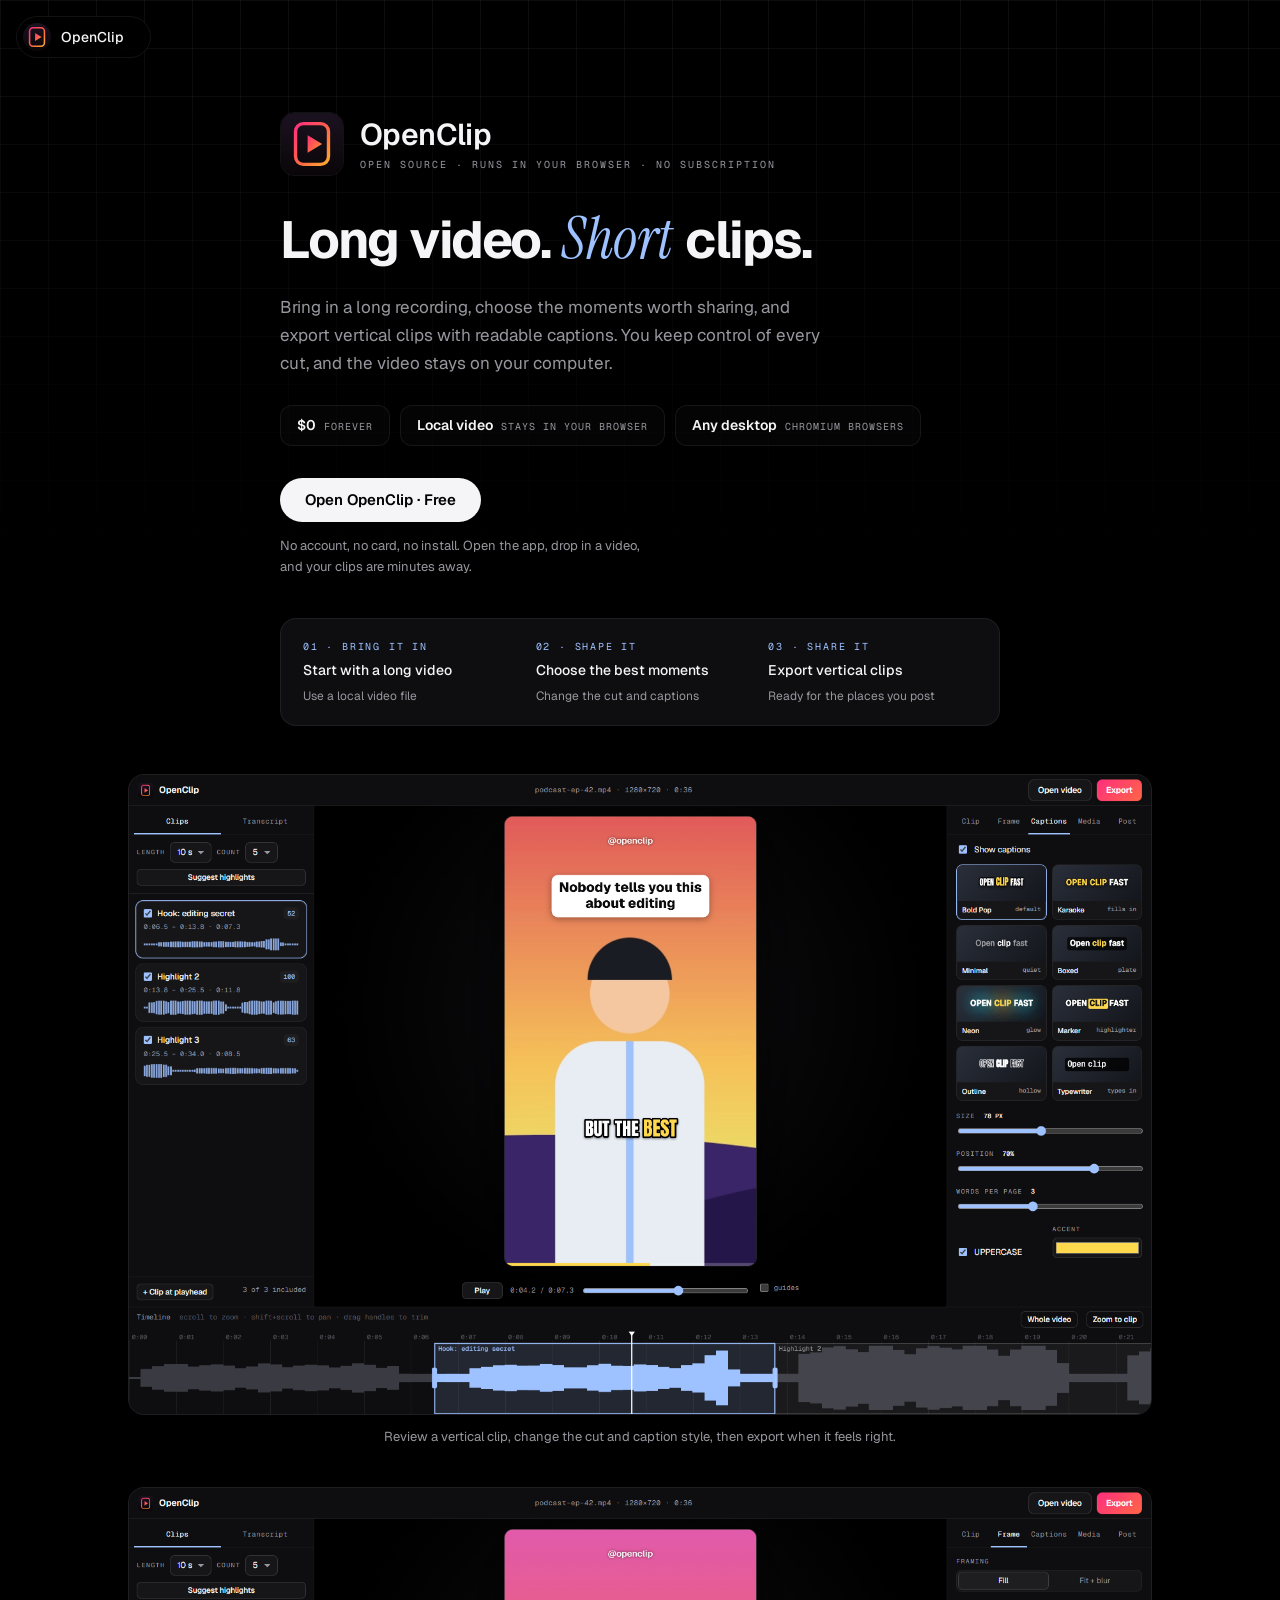
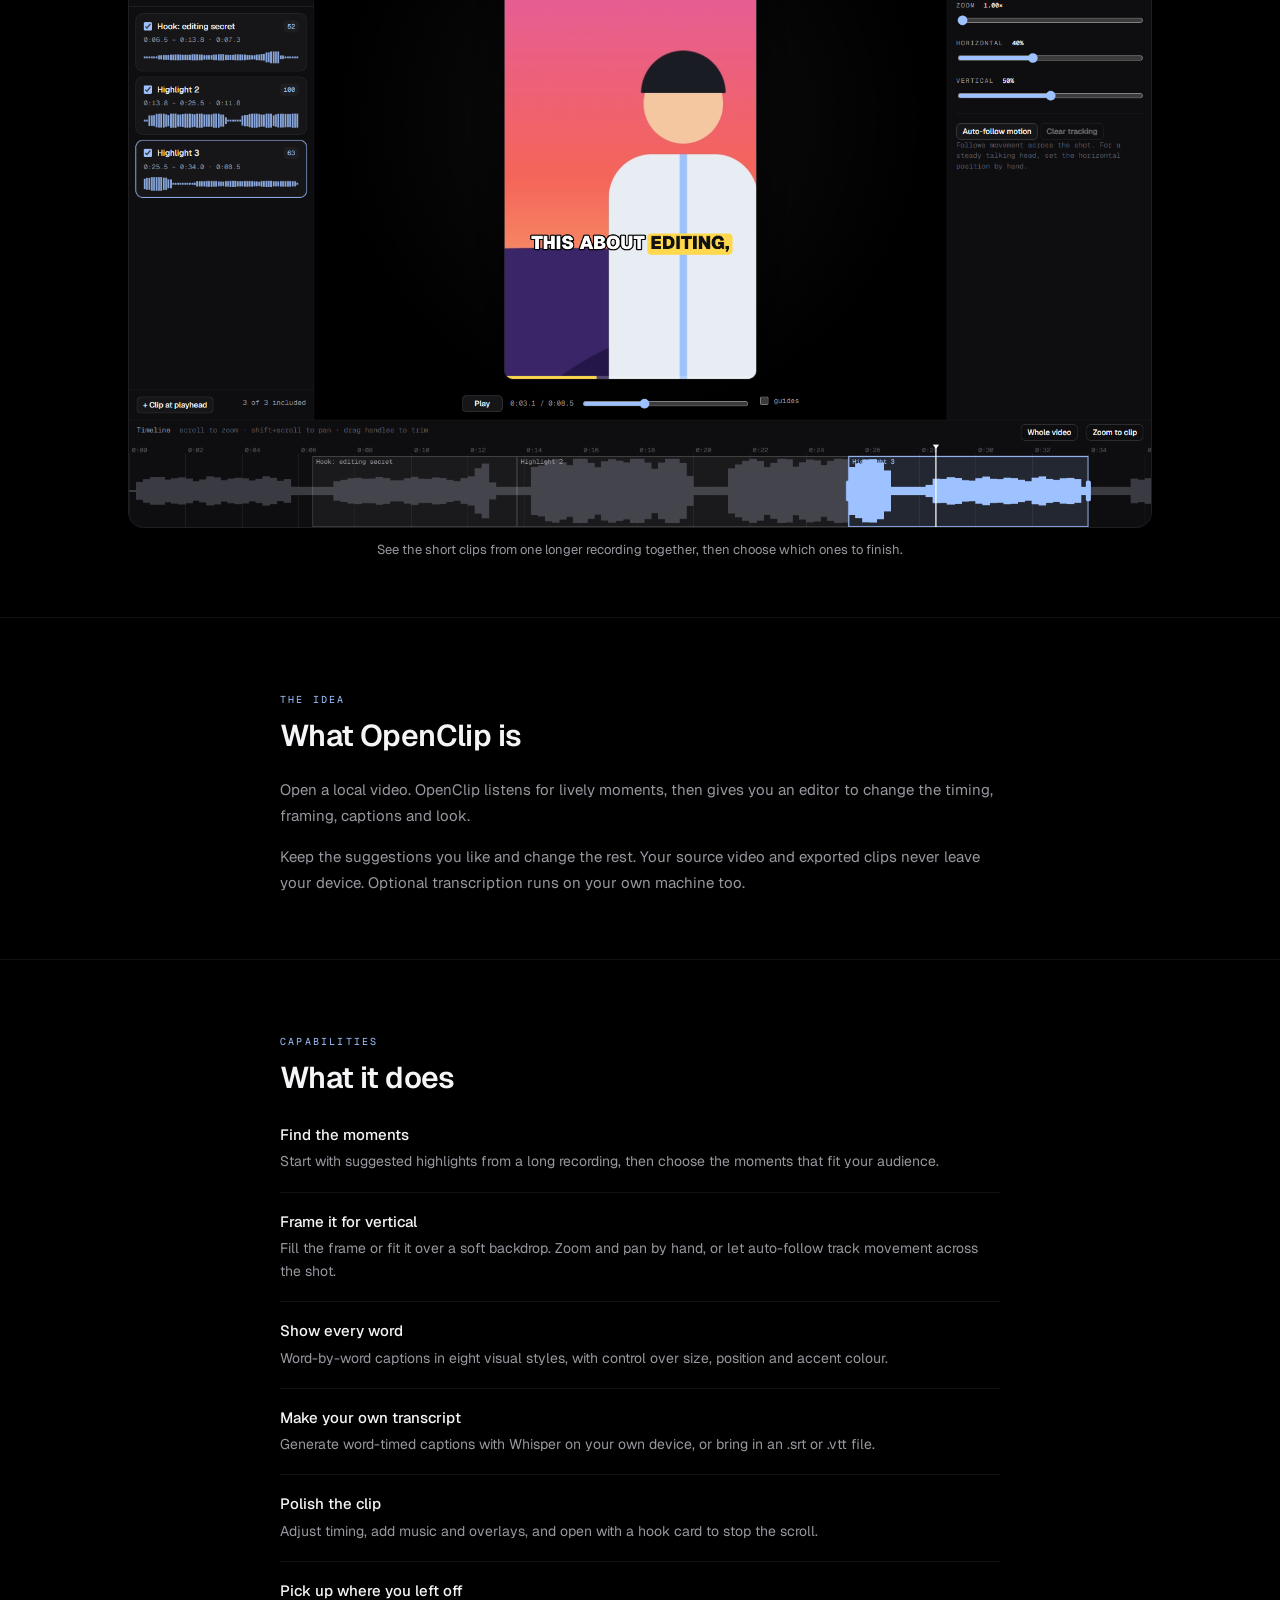
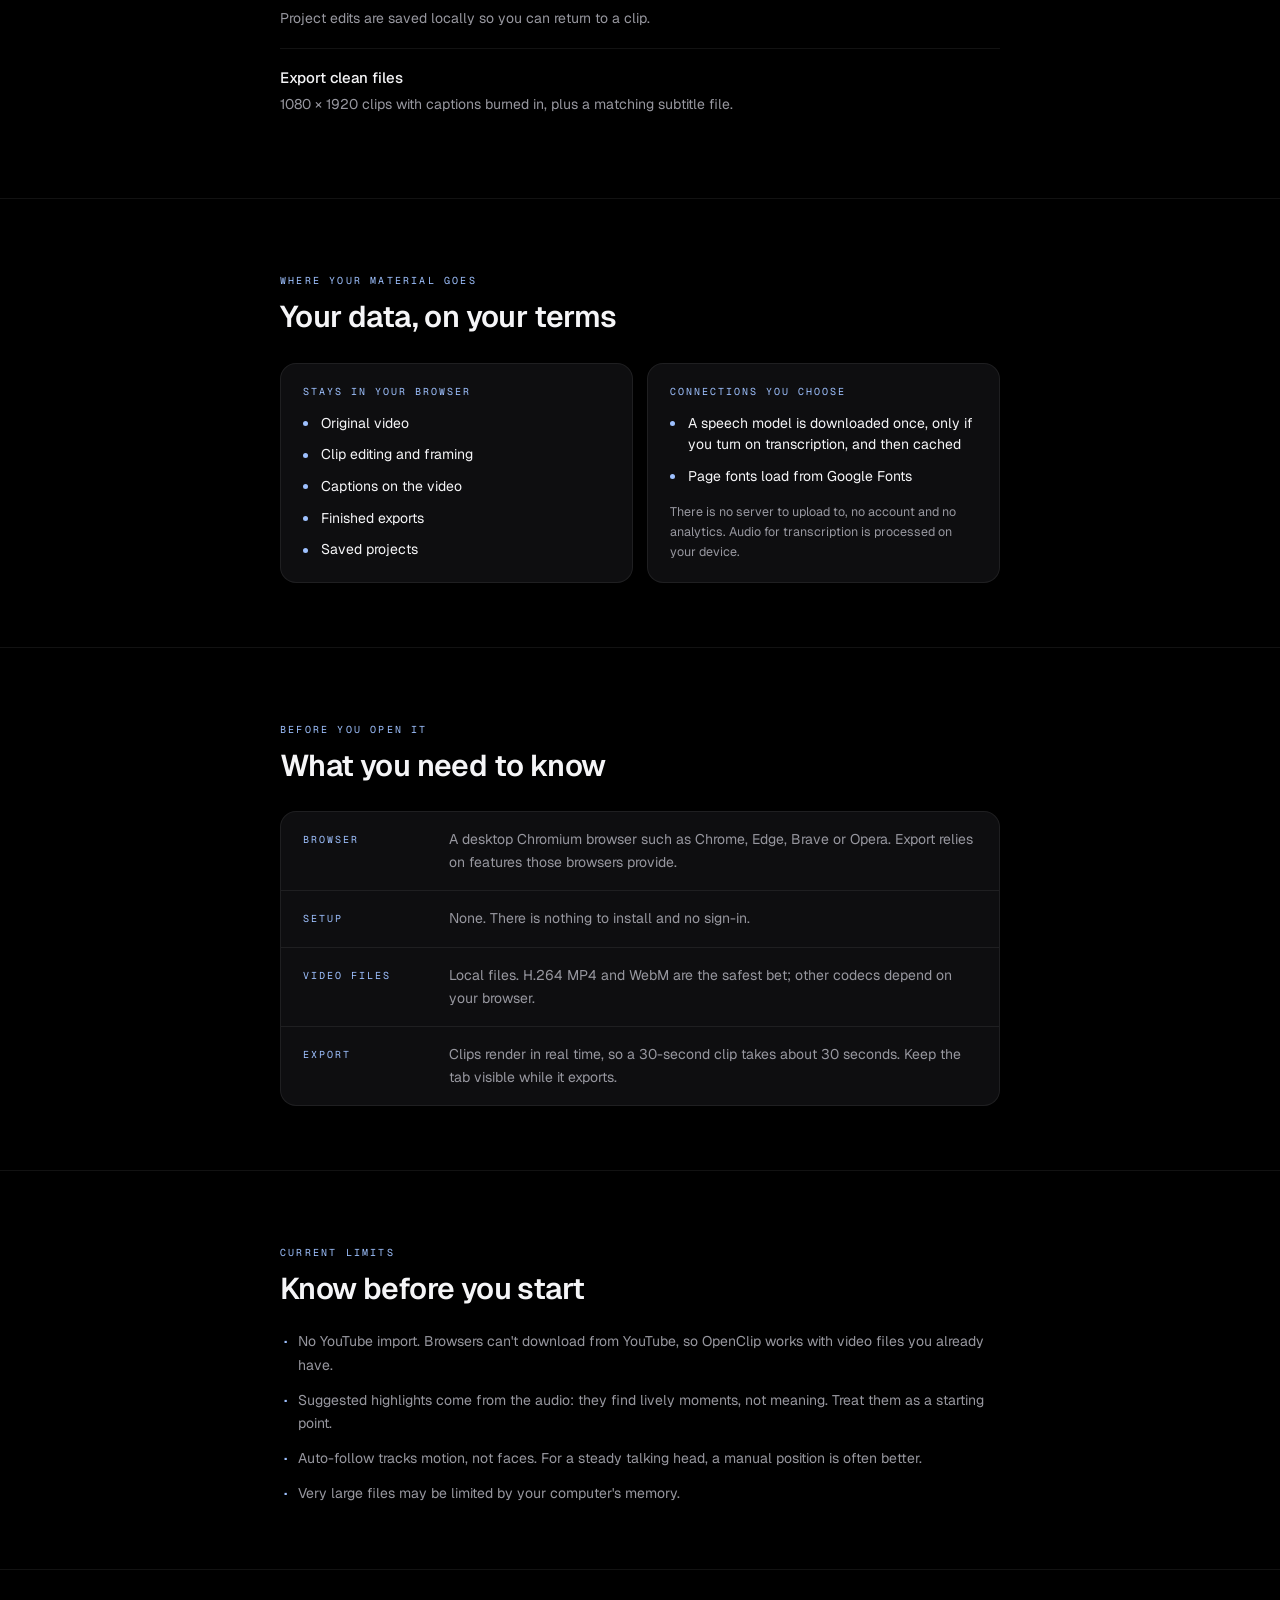
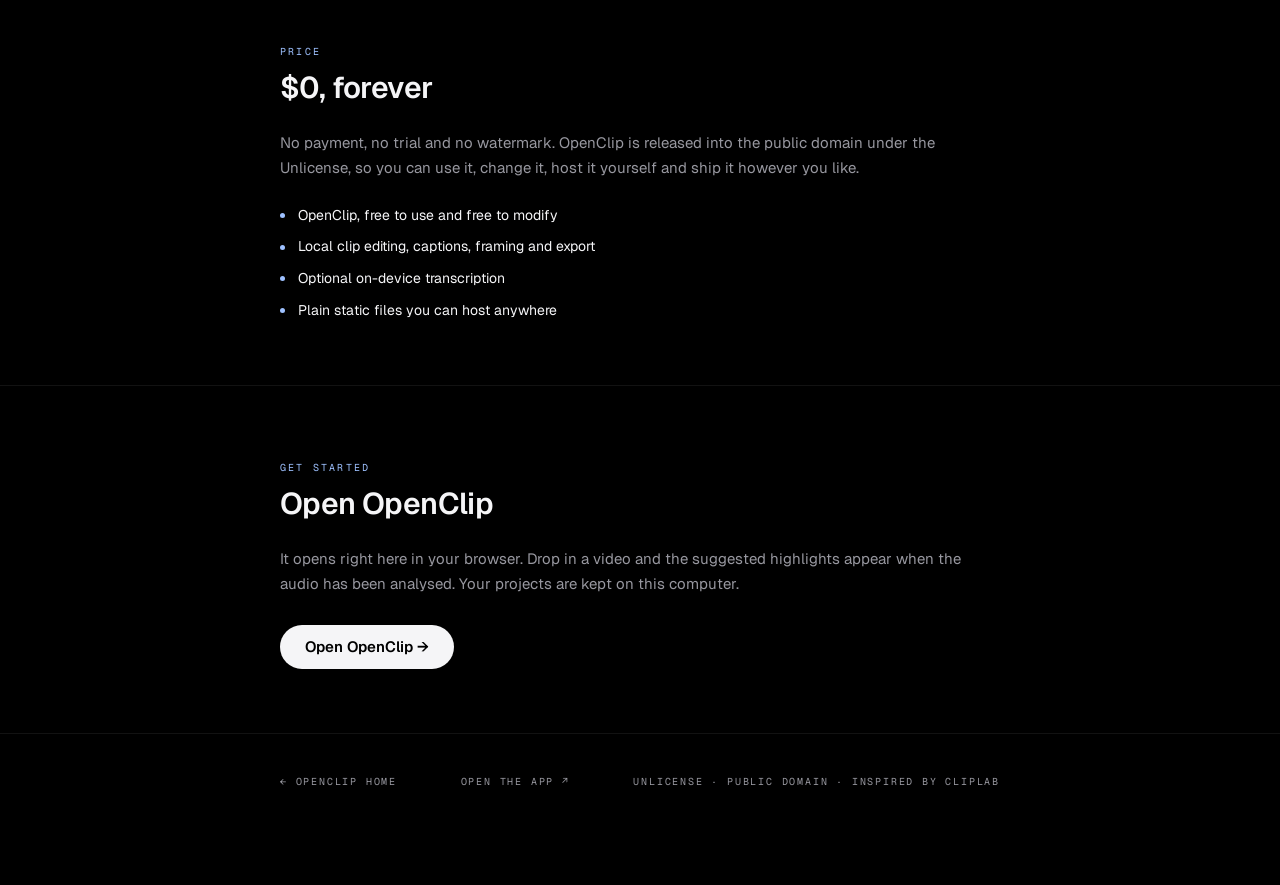
==== index.html @ 043e0861 "OpenClip: free, open-source browser clip maker with landing page Landing page, editor (highlight sug" ====
<!doctype html>
<html lang="en">
<head>
  <meta charset="utf-8">
  <meta name="viewport" content="width=device-width, initial-scale=1">
  <title>OpenClip · Long video. Short clips.</title>
  <meta name="description" content="OpenClip turns long videos into captioned vertical clips, free and open source, right in your browser. Your footage never leaves your device.">
  <link rel="icon" href="assets/logo.svg" type="image/svg+xml">
  <link rel="preconnect" href="https://fonts.googleapis.com">
  <link rel="preconnect" href="https://fonts.gstatic.com" crossorigin>
  <link href="https://fonts.googleapis.com/css2?family=Geist:wght@400;500;600;700&family=Geist+Mono:wght@400;500&family=Instrument+Serif:ital@1&display=swap" rel="stylesheet">
  <link rel="stylesheet" href="css/base.css">
  <link rel="stylesheet" href="css/landing.css">
</head>
<body>
<main>

  <div class="home-pill">
    <a href="index.html" class="pill-link">
      <img src="assets/logo.svg" alt="">
      <span>OpenClip</span>
      <span class="pill-hint mono" aria-hidden="true">Home</span>
    </a>
  </div>

  <!-- HERO -->
  <section class="hero">
    <div class="bg-grid" aria-hidden="true"></div>
    <div class="col">
      <div class="title-row">
        <img src="assets/logo.svg" alt="" class="app-icon">
        <div>
          <h1>OpenClip</h1>
          <p class="meta mono"><span>Open source</span><span>· Runs in your browser</span><span>· No subscription</span></p>
        </div>
      </div>

      <h2 class="headline">Long video. <em>Short</em> clips.</h2>
      <p class="lead">Bring in a long recording, choose the moments worth sharing, and export vertical clips with readable captions. You keep control of every cut, and the video stays on your computer.</p>

      <div class="facts-row">
        <span><b>$0</b> <small class="mono">forever</small></span>
        <span><b>Local video</b> <small class="mono">stays in your browser</small></span>
        <span><b>Any desktop</b> <small class="mono">chromium browsers</small></span>
      </div>

      <a href="app.html" class="btn white cta">Open OpenClip · Free</a>
      <p class="note">No account, no card, no install. Open the app, drop in a video, and your clips are minutes away.</p>

      <ol class="steps">
        <li><span class="mono">01 · Bring it in</span><b>Start with a long video</b><small>Use a local video file</small></li>
        <li><span class="mono">02 · Shape it</span><b>Choose the best moments</b><small>Change the cut and captions</small></li>
        <li><span class="mono">03 · Share it</span><b>Export vertical clips</b><small>Ready for the places you post</small></li>
      </ol>
    </div>
  </section>

  <!-- SCREENSHOTS -->
  <section class="shots">
    <div class="wide">
      <figure>
        <div class="frame"><img src="assets/openclip-editor.png" alt="OpenClip editor with a vertical video preview, captions, transcript, and timeline." width="1600" height="1000"></div>
        <figcaption>Review a vertical clip, change the cut and caption style, then export when it feels right.</figcaption>
      </figure>
      <figure>
        <div class="frame"><img src="assets/openclip-clips.png" alt="OpenClip highlights list showing several suggested clips from one longer recording." width="1600" height="1000" loading="lazy"></div>
        <figcaption>See the short clips from one longer recording together, then choose which ones to finish.</figcaption>
      </figure>
    </div>
  </section>

  <!-- THE IDEA -->
  <section class="block">
    <div class="col">
      <p class="eyebrow">The idea</p>
      <h2>What OpenClip is</h2>
      <div class="prose">
        <p>Open a local video. OpenClip listens for lively moments, then gives you an editor to change the timing, framing, captions and look.</p>
        <p>Keep the suggestions you like and change the rest. Your source video and exported clips never leave your device. Optional transcription runs on your own machine too.</p>
      </div>
    </div>
  </section>

  <!-- CAPABILITIES -->
  <section class="block">
    <div class="col">
      <p class="eyebrow">Capabilities</p>
      <h2>What it does</h2>
      <dl class="caps-list">
        <div><dt>Find the moments</dt><dd>Start with suggested highlights from a long recording, then choose the moments that fit your audience.</dd></div>
        <div><dt>Frame it for vertical</dt><dd>Fill the frame or fit it over a soft backdrop. Zoom and pan by hand, or let auto-follow track movement across the shot.</dd></div>
        <div><dt>Show every word</dt><dd>Word-by-word captions in eight visual styles, with control over size, position and accent colour.</dd></div>
        <div><dt>Make your own transcript</dt><dd>Generate word-timed captions with Whisper on your own device, or bring in an .srt or .vtt file.</dd></div>
        <div><dt>Polish the clip</dt><dd>Adjust timing, add music and overlays, and open with a hook card to stop the scroll.</dd></div>
        <div><dt>Pick up where you left off</dt><dd>Project edits are saved locally so you can return to a clip.</dd></div>
        <div><dt>Export clean files</dt><dd>1080 × 1920 clips with captions burned in, plus a matching subtitle file.</dd></div>
      </dl>
    </div>
  </section>

  <!-- PRIVACY -->
  <section class="block">
    <div class="col">
      <p class="eyebrow">Where your material goes</p>
      <h2>Your data, on your terms</h2>
      <div class="two">
        <div class="panel">
          <p class="mono label">Stays in your browser</p>
          <ul class="dots">
            <li>Original video</li>
            <li>Clip editing and framing</li>
            <li>Captions on the video</li>
            <li>Finished exports</li>
            <li>Saved projects</li>
          </ul>
        </div>
        <div class="panel">
          <p class="mono label">Connections you choose</p>
          <ul class="dots">
            <li>A speech model is downloaded once, only if you turn on transcription, and then cached</li>
            <li>Page fonts load from Google Fonts</li>
          </ul>
          <p class="small">There is no server to upload to, no account and no analytics. Audio for transcription is processed on your device.</p>
        </div>
      </div>
    </div>
  </section>

  <!-- WHAT TO KNOW -->
  <section class="block">
    <div class="col">
      <p class="eyebrow">Before you open it</p>
      <h2>What you need to know</h2>
      <div class="table">
        <div><span class="mono">Browser</span><p>A desktop Chromium browser such as Chrome, Edge, Brave or Opera. Export relies on features those browsers provide.</p></div>
        <div><span class="mono">Setup</span><p>None. There is nothing to install and no sign-in.</p></div>
        <div><span class="mono">Video files</span><p>Local files. H.264 MP4 and WebM are the safest bet; other codecs depend on your browser.</p></div>
        <div><span class="mono">Export</span><p>Clips render in real time, so a 30-second clip takes about 30 seconds. Keep the tab visible while it exports.</p></div>
      </div>
    </div>
  </section>

  <!-- LIMITS -->
  <section class="block">
    <div class="col">
      <p class="eyebrow">Current limits</p>
      <h2>Know before you start</h2>
      <ul class="limits">
        <li>No YouTube import. Browsers can't download from YouTube, so OpenClip works with video files you already have.</li>
        <li>Suggested highlights come from the audio: they find lively moments, not meaning. Treat them as a starting point.</li>
        <li>Auto-follow tracks motion, not faces. For a steady talking head, a manual position is often better.</li>
        <li>Very large files may be limited by your computer's memory.</li>
      </ul>
    </div>
  </section>

  <!-- PRICE -->
  <section class="block">
    <div class="col">
      <p class="eyebrow">Price</p>
      <h2>$0, forever</h2>
      <div class="prose">
        <p>No payment, no trial and no watermark. OpenClip is released into the public domain under the Unlicense, so you can use it, change it, host it yourself and ship it however you like.</p>
      </div>
      <ul class="dots included">
        <li>OpenClip, free to use and free to modify</li>
        <li>Local clip editing, captions, framing and export</li>
        <li>Optional on-device transcription</li>
        <li>Plain static files you can host anywhere</li>
      </ul>
    </div>
  </section>

  <!-- START -->
  <section class="block">
    <div class="col">
      <p class="eyebrow">Get started</p>
      <h2>Open OpenClip</h2>
      <div class="prose">
        <p>It opens right here in your browser. Drop in a video and the suggested highlights appear when the audio has been analysed. Your projects are kept on this computer.</p>
      </div>
      <a href="app.html" class="btn white cta">Open OpenClip →</a>
    </div>
  </section>

  <footer class="foot">
    <div class="col foot-row mono">
      <a href="index.html">← OpenClip home</a>
      <a href="app.html">Open the app ↗</a>
      <span>Unlicense · public domain · inspired by ClipLab</span>
    </div>
  </footer>
</main>
</body>
</html>
---- css/base.css ----
:root {
  --bg: #000;
  --surface: #0e0e10;
  --surface-2: #161618;
  --surface-3: #1e1e21;
  --fg: #f5f5f7;
  --muted: #97979f;
  --faint: #5f5f68;
  --line: #ffffff12;
  --line-strong: #ffffff24;
  --accent: #9ec1ff;
  --bio: #7cc8ff;
  --brand-from: #ff2f7e;
  --brand-via: #ff6647;
  --brand-to: #ffab2e;
  --warn: #ffd84d;
  --danger: #ff5d6c;
  --font: "Geist", ui-sans-serif, system-ui, -apple-system, "Segoe UI", Roboto, sans-serif;
  --mono: "Geist Mono", ui-monospace, SFMono-Regular, Menlo, Consolas, monospace;
  --serif: "Instrument Serif", ui-serif, Georgia, serif;
}

* { box-sizing: border-box; }
html { color-scheme: dark; scroll-behavior: smooth; }
body {
  margin: 0;
  background: var(--bg);
  color: var(--fg);
  font-family: var(--font);
  font-size: 14px;
  line-height: 1.5;
  -webkit-font-smoothing: antialiased;
}
a { color: inherit; text-decoration: none; }
button, input, select, textarea { font: inherit; color: inherit; }
[hidden] { display: none !important; }

.mono { font-family: var(--mono); }
.eyebrow { font-family: var(--mono); font-size: 10px; letter-spacing: .22em; text-transform: uppercase; color: var(--accent); }

.btn {
  display: inline-flex; align-items: center; justify-content: center; gap: 8px;
  height: 34px; padding: 0 14px; border-radius: 9px;
  background: var(--surface-2); border: 1px solid var(--line-strong);
  font-weight: 500; font-size: 13px; cursor: pointer; white-space: nowrap;
  transition: background .15s, border-color .15s, transform .05s, opacity .15s;
}
.btn:hover { background: var(--surface-3); border-color: #ffffff3a; }
.btn:active { transform: translateY(1px); }
.btn:disabled { opacity: .4; cursor: not-allowed; }
.btn.white { background: var(--fg); color: #000; border-color: transparent; font-weight: 600; }
.btn.white:hover { background: #fff; }
.btn.export {
  background: linear-gradient(135deg, var(--brand-from), var(--brand-via));
  color: #fff; border-color: transparent; font-weight: 600;
}
.btn.export:hover { filter: brightness(1.1); }
.btn.ghost { background: transparent; }
.btn.sm { height: 26px; padding: 0 9px; font-size: 12px; border-radius: 7px; }
.btn.danger:hover { background: rgba(255, 93, 108, .14); border-color: var(--danger); color: var(--danger); }

::-webkit-scrollbar { width: 10px; height: 10px; }
::-webkit-scrollbar-thumb { background: var(--surface-3); border-radius: 10px; border: 2px solid var(--bg); }
::-webkit-scrollbar-thumb:hover { background: #2c2c31; }
::-webkit-scrollbar-track { background: transparent; }
---- css/landing.css ----
main { overflow-x: clip; padding-bottom: 96px; }
.col { width: min(720px, 100%); margin: 0 auto; }

/* floating home pill */
.home-pill { position: fixed; top: 16px; left: 16px; z-index: 50; }
.pill-link {
  display: flex; align-items: center; gap: 10px; padding: 6px 16px 6px 6px;
  border-radius: 999px; border: 1px solid var(--line); background: rgba(0, 0, 0, .6);
  backdrop-filter: blur(20px); transition: border-color .2s;
}
.pill-link:hover { border-color: #ffffff40; }
.pill-link img { width: 28px; height: 28px; border-radius: 50%; display: block; }
.pill-link span:nth-child(2) { font-size: 14px; font-weight: 500; }
.pill-hint { max-width: 0; overflow: hidden; white-space: nowrap; opacity: 0; font-size: 10px; letter-spacing: .2em; text-transform: uppercase; color: var(--muted); transition: all .3s; }
.pill-link:hover .pill-hint { max-width: 50px; opacity: 1; }

/* hero */
.hero { position: relative; overflow: hidden; padding: 112px 24px 48px; }
.bg-grid {
  position: absolute; inset: 0; pointer-events: none;
  background-image: linear-gradient(#ffffff0d 1px, transparent 1px), linear-gradient(90deg, #ffffff0d 1px, transparent 1px);
  background-size: 48px 48px;
  -webkit-mask-image: linear-gradient(to bottom, #000, transparent 75%);
  mask-image: linear-gradient(to bottom, #000, transparent 75%);
}
.hero .col { position: relative; }
.title-row { display: flex; align-items: center; gap: 16px; }
.app-icon { width: 64px; height: 64px; border-radius: 14px; border: 1px solid var(--line); display: block; }
.title-row h1 { margin: 0; font-size: 30px; font-weight: 600; letter-spacing: -0.02em; line-height: 1.2; }
.meta { margin: 4px 0 0; display: flex; flex-wrap: wrap; gap: 0 8px; font-size: 10px; letter-spacing: .2em; text-transform: uppercase; color: var(--muted); }
.headline { margin: 32px 0 0; font-size: clamp(36px, 8vw, 52px); line-height: 1.05; font-weight: 700; letter-spacing: -0.03em; text-wrap: balance; }
.headline em { font-family: var(--serif); font-style: italic; font-weight: 400; color: var(--accent); letter-spacing: -0.01em; font-size: 1.12em; padding-right: .04em; }
.lead { margin: 24px 0 0; max-width: 560px; font-size: 17px; line-height: 1.65; color: var(--muted); }
.facts-row { display: flex; flex-wrap: wrap; gap: 10px; margin-top: 28px; }
.facts-row span { display: inline-flex; align-items: baseline; gap: 8px; padding: 9px 16px; border: 1px solid var(--line); border-radius: 12px; background: rgba(255,255,255,.015); font-size: 14px; }
.facts-row b { font-weight: 600; }
.facts-row small { font-size: 10px; letter-spacing: .1em; text-transform: uppercase; color: var(--muted); }
.cta { margin-top: 32px; height: 44px; padding: 0 24px; border-radius: 999px; font-size: 15px; }
.note { margin: 14px 0 0; max-width: 360px; font-size: 13px; color: var(--muted); line-height: 1.6; }
.steps { list-style: none; padding: 0; margin: 40px 0 0; display: grid; grid-template-columns: repeat(3, 1fr); gap: 24px; padding: 20px 22px; border: 1px solid var(--line); border-radius: 16px; background: var(--surface); }
.steps li { display: grid; gap: 6px; align-content: start; }
.steps span { font-size: 10px; letter-spacing: .18em; text-transform: uppercase; color: var(--accent); }
.steps b { font-weight: 500; font-size: 14px; }
.steps small { font-size: 12px; color: var(--muted); }
@media (max-width: 640px) { .steps { grid-template-columns: 1fr; gap: 18px; } }

/* screenshots */
.shots { padding: 0 24px 56px; }
.wide { width: min(1024px, 100%); margin: 0 auto; display: grid; gap: 40px; }
figure { margin: 0; text-align: center; }
.frame { overflow: hidden; border-radius: 16px; border: 1px solid var(--line); background: var(--surface); box-shadow: 0 40px 100px -40px rgba(0,0,0,.9); }
.frame img { display: block; width: 100%; height: auto; }
figcaption { margin: 12px auto 0; max-width: 560px; font-size: 13px; line-height: 1.6; color: var(--muted); }

/* generic blocks */
.block { border-top: 1px solid var(--line); padding: 64px 24px; }
.block h2 { margin: 12px 0 0; font-size: 30px; line-height: 1.15; font-weight: 600; letter-spacing: -0.02em; text-wrap: balance; }
.prose { margin-top: 24px; display: grid; gap: 16px; }
.prose p { margin: 0; font-size: 15px; line-height: 1.7; color: var(--muted); }
.block .cta { margin-top: 28px; }

.caps-list { margin: 28px 0 0; display: grid; gap: 0; }
.caps-list > div { padding: 18px 0; border-top: 1px solid var(--line); }
.caps-list > div:first-child { border-top: 0; padding-top: 0; }
.caps-list dt { font-size: 15px; font-weight: 500; }
.caps-list dd { margin: 4px 0 0; font-size: 14px; line-height: 1.65; color: var(--muted); }

.two { margin-top: 28px; display: grid; grid-template-columns: 1fr 1fr; gap: 14px; }
@media (max-width: 640px) { .two { grid-template-columns: 1fr; } }
.panel { padding: 20px 22px; border: 1px solid var(--line); border-radius: 16px; background: var(--surface); }
.label { margin: 0 0 14px; font-size: 10px; letter-spacing: .2em; text-transform: uppercase; color: var(--accent); }
.dots { list-style: none; margin: 0; padding: 0; display: grid; gap: 10px; }
.dots li { position: relative; padding-left: 18px; font-size: 14px; line-height: 1.55; color: var(--fg); }
.dots li::before { content: ""; position: absolute; left: 0; top: .6em; width: 5px; height: 5px; border-radius: 50%; background: var(--accent); }
.small { margin: 14px 0 0; font-size: 12.5px; line-height: 1.6; color: var(--muted); }
.included { margin-top: 24px; }

.table { margin-top: 28px; border: 1px solid var(--line); border-radius: 16px; overflow: hidden; background: var(--surface); }
.table > div { display: grid; grid-template-columns: 130px 1fr; gap: 16px; padding: 16px 22px; border-top: 1px solid var(--line); }
.table > div:first-child { border-top: 0; }
.table span { font-size: 10px; letter-spacing: .2em; text-transform: uppercase; color: var(--accent); padding-top: 4px; }
.table p { margin: 0; font-size: 14px; line-height: 1.65; color: var(--muted); }
@media (max-width: 560px) { .table > div { grid-template-columns: 1fr; gap: 4px; } }

.limits { list-style: none; margin: 24px 0 0; padding: 0; display: grid; gap: 12px; }
.limits li { position: relative; padding-left: 18px; font-size: 14px; line-height: 1.65; color: var(--muted); }
.limits li::before { content: "·"; position: absolute; left: 4px; color: var(--accent); font-weight: 700; }

.foot { border-top: 1px solid var(--line); padding: 40px 24px 0; }
.foot-row { display: flex; flex-wrap: wrap; justify-content: space-between; gap: 14px 24px; font-size: 10px; letter-spacing: .18em; text-transform: uppercase; color: var(--muted); }
.foot-row a:hover { color: var(--fg); }
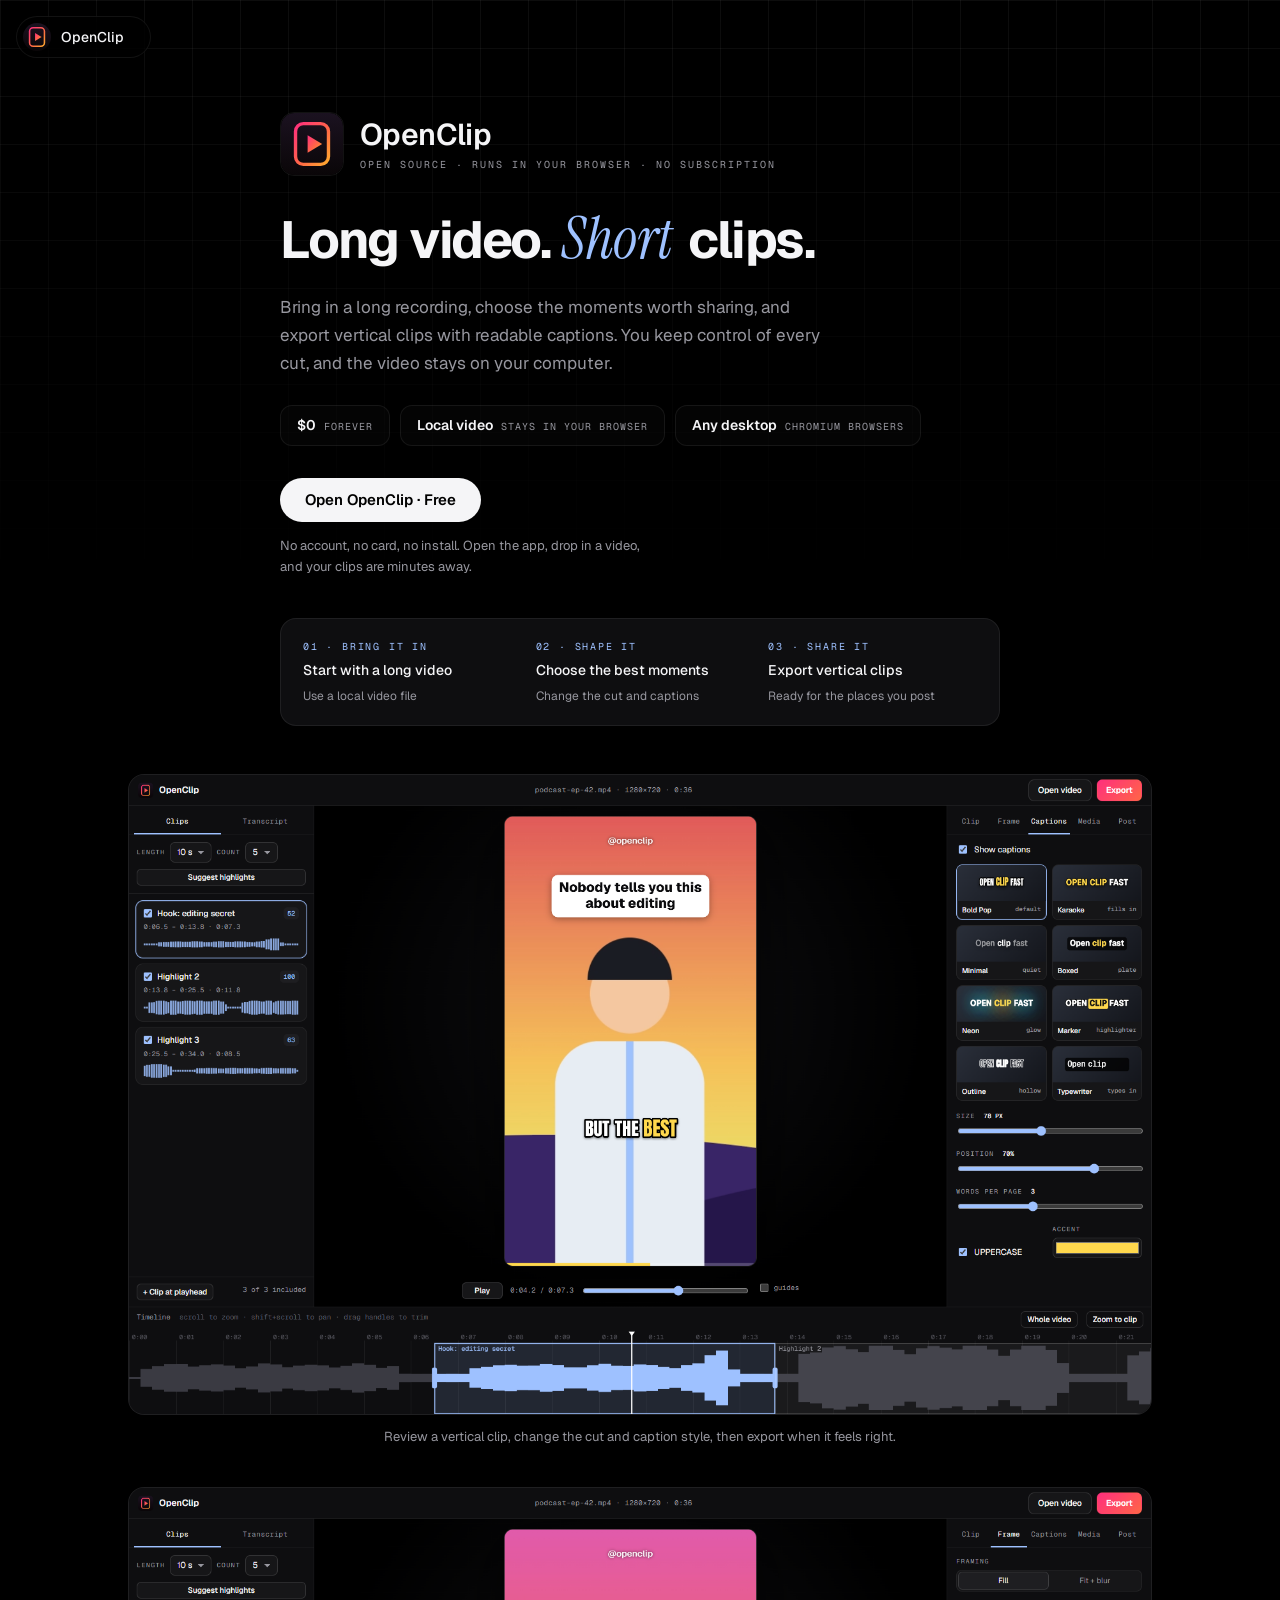
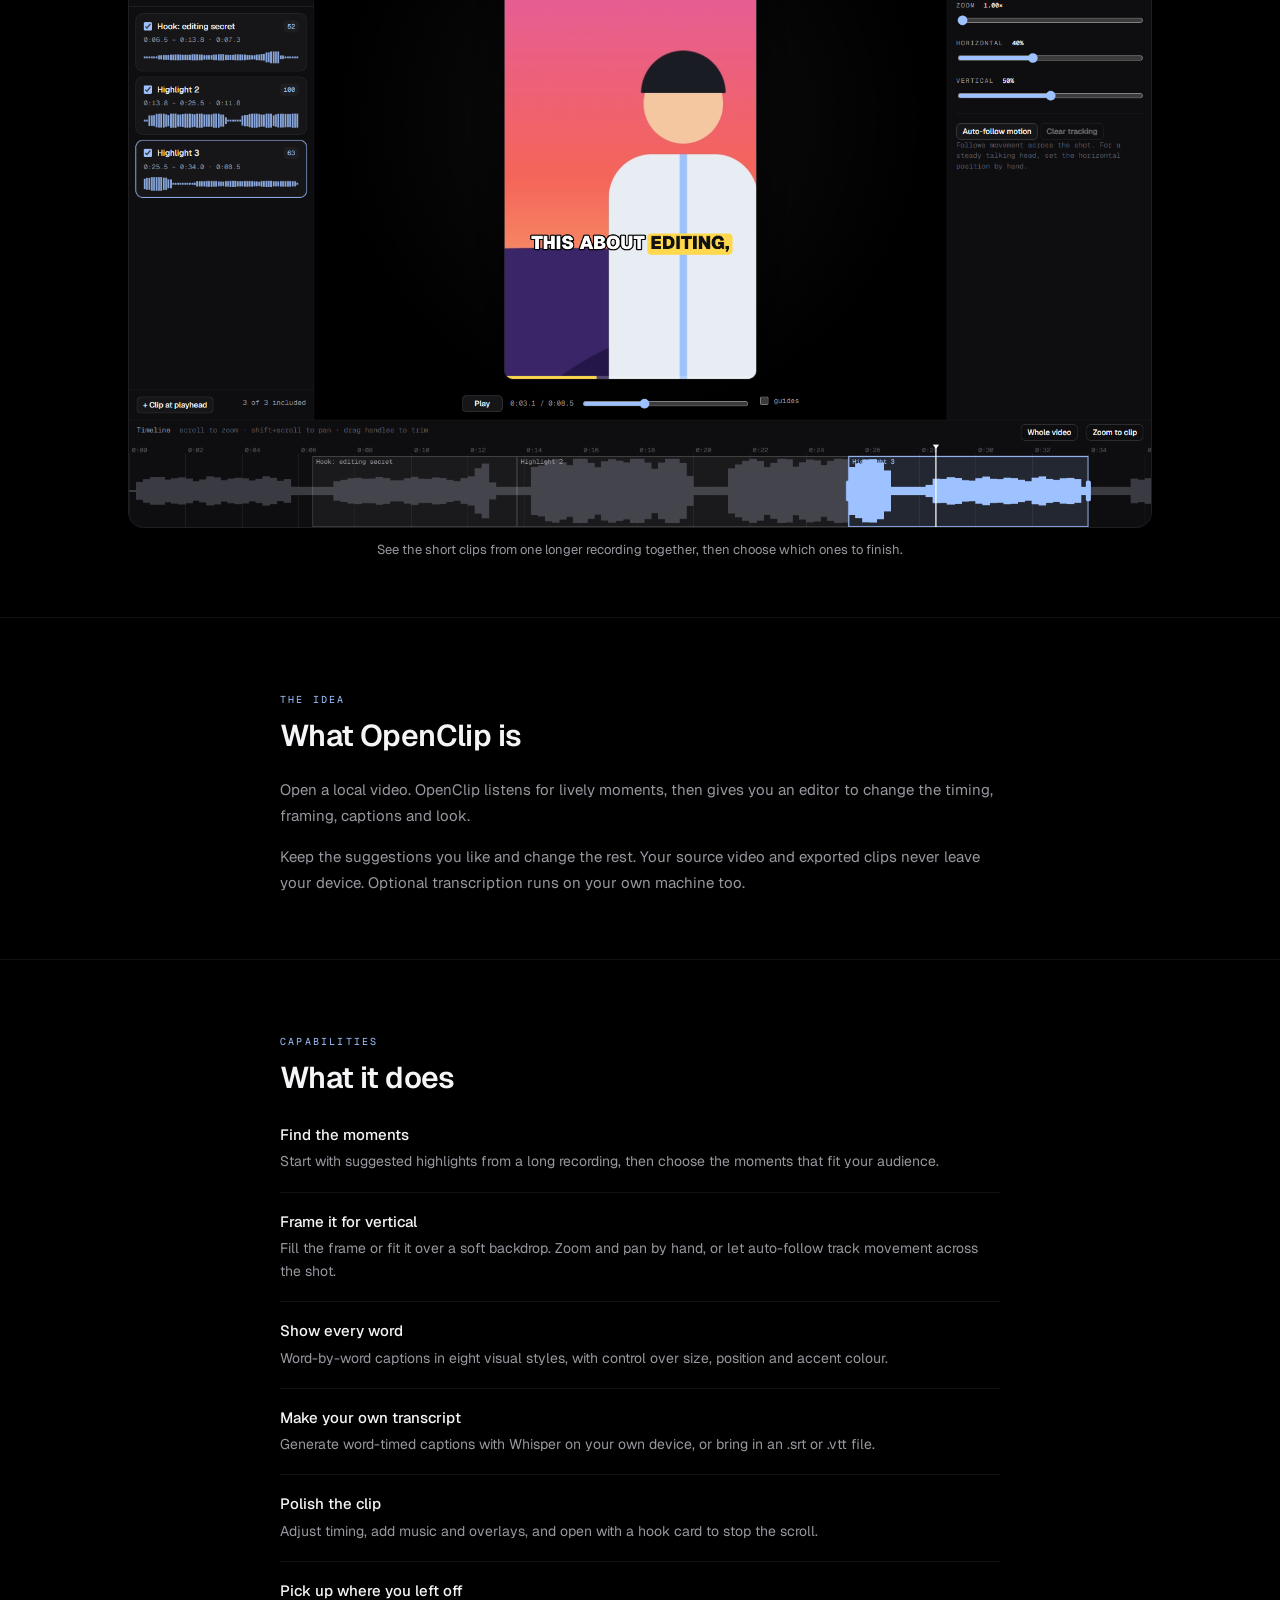
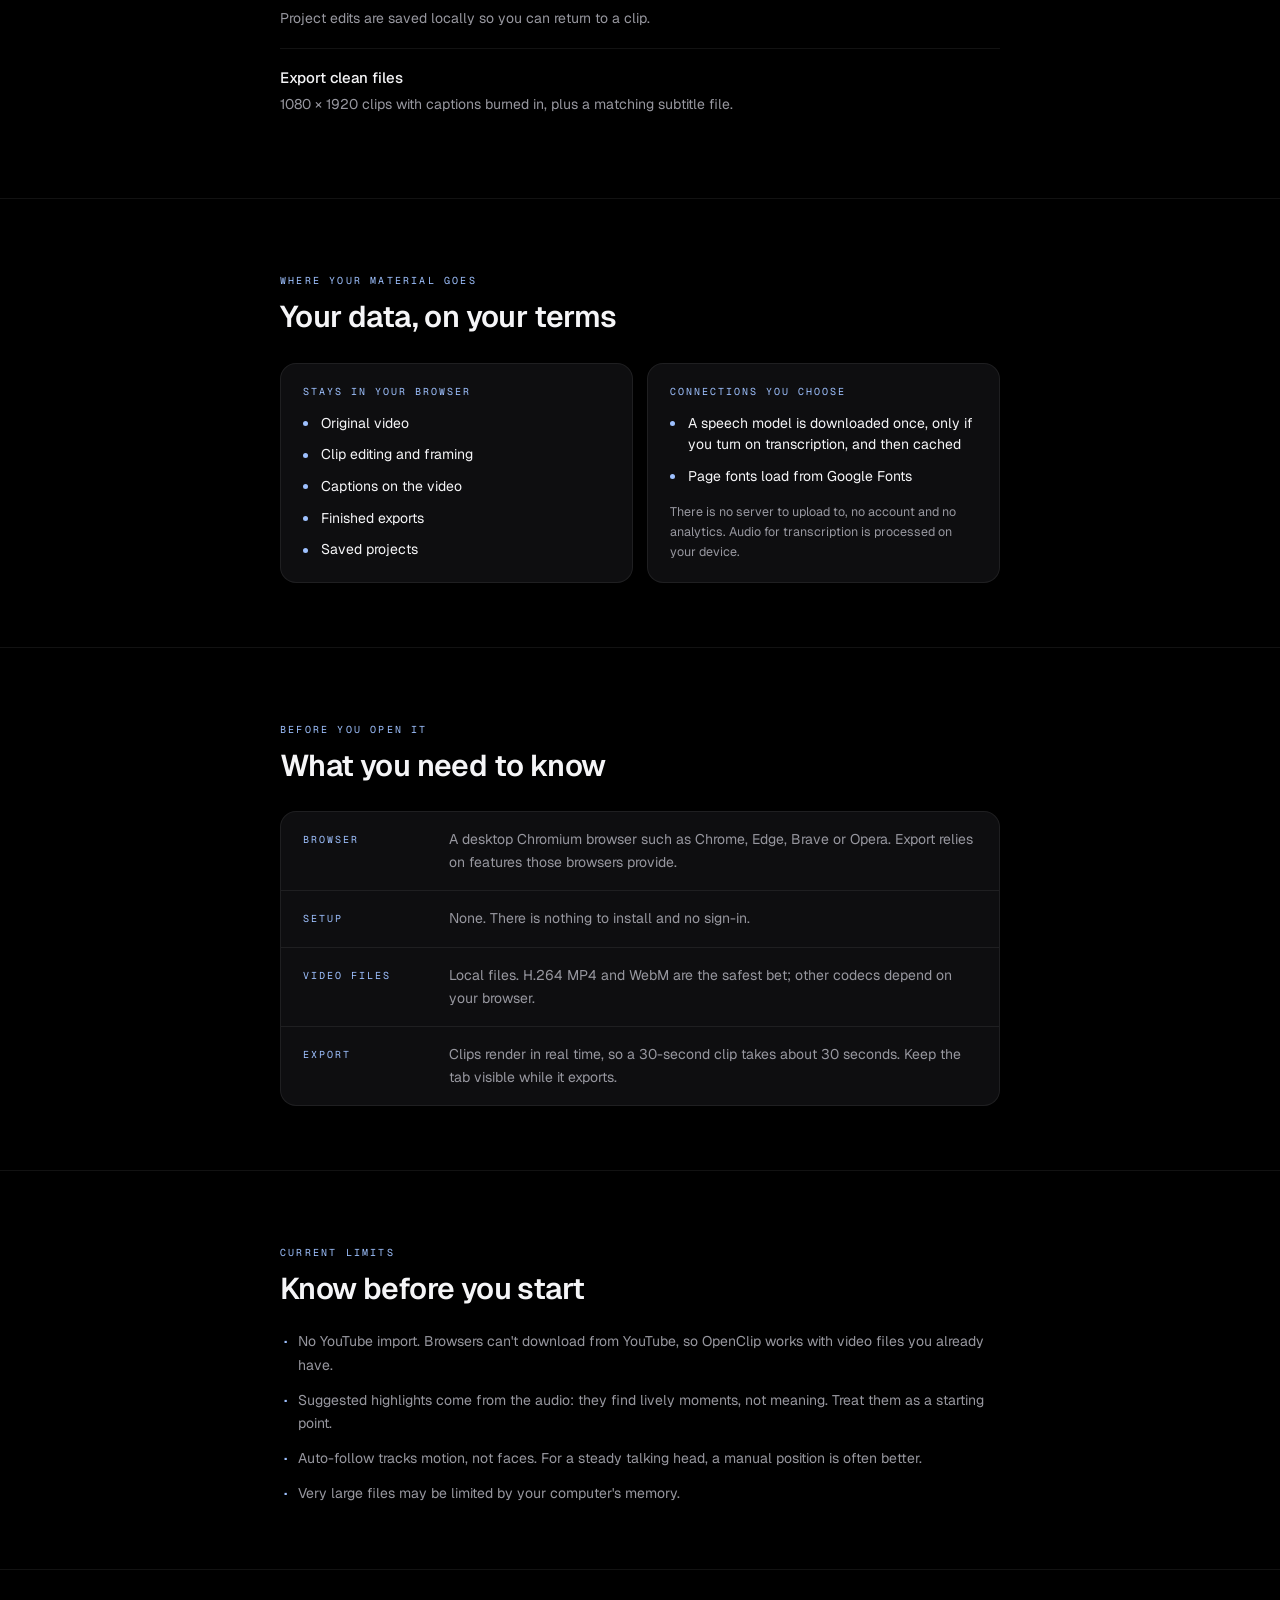
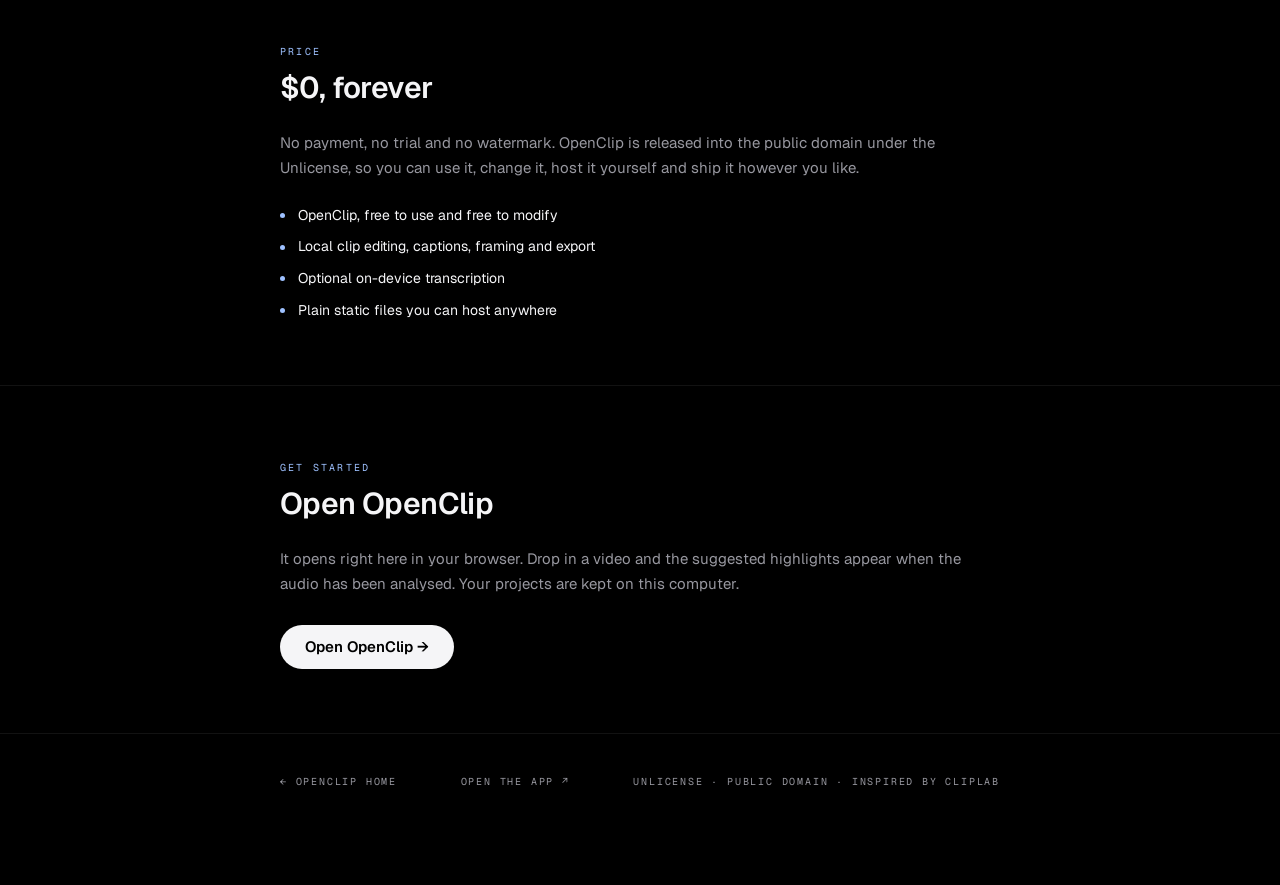
==== commit 1edec60d: "Landing: word-by-word headline reveal and scroll fade-up entrance animations Respects prefers-reduce" ====
--- a/index.html
+++ b/index.html
@@ -11,6 +11,7 @@
   <link href="https://fonts.googleapis.com/css2?family=Geist:wght@400;500;600;700&family=Geist+Mono:wght@400;500&family=Instrument+Serif:ital@1&display=swap" rel="stylesheet">
   <link rel="stylesheet" href="css/base.css">
   <link rel="stylesheet" href="css/landing.css">
+  <script>document.documentElement.classList.add('js')</script>
 </head>
 <body>
 <main>
@@ -191,5 +192,6 @@
     </div>
   </footer>
 </main>
+<script src="js/landing.js"></script>
 </body>
 </html>
--- a/css/landing.css
+++ b/css/landing.css
@@ -89,3 +89,20 @@
 .foot { border-top: 1px solid var(--line); padding: 40px 24px 0; }
 .foot-row { display: flex; flex-wrap: wrap; justify-content: space-between; gap: 14px 24px; font-size: 10px; letter-spacing: .18em; text-transform: uppercase; color: var(--muted); }
 .foot-row a:hover { color: var(--fg); }
+
+/* ---- entrance animations (enabled only when JS adds html.js) ---- */
+:root { --ease: cubic-bezier(.16, 1, .3, 1); }
+
+.js .reveal { opacity: 0; transform: translateY(24px); transition: opacity .9s var(--ease), transform .9s var(--ease); transition-delay: var(--d, 0ms); }
+.js .reveal.in { opacity: 1; transform: none; }
+
+/* headline: words rise out of a clipped line */
+.js .headline.split { opacity: 1; transform: none; }
+.headline .hl { display: block; overflow: hidden; padding: .1em .08em .16em; margin: -.1em -.08em -.16em; }
+.headline .hw { display: inline-block; transform: translateY(115%); transition: transform 1.05s var(--ease); transition-delay: var(--d, 0ms); }
+.headline.in .hw { transform: none; }
+.headline em .hw { padding-right: .04em; }
+
+@media (prefers-reduced-motion: reduce) {
+  .js .reveal, .headline .hw { opacity: 1 !important; transform: none !important; transition: none !important; }
+}
